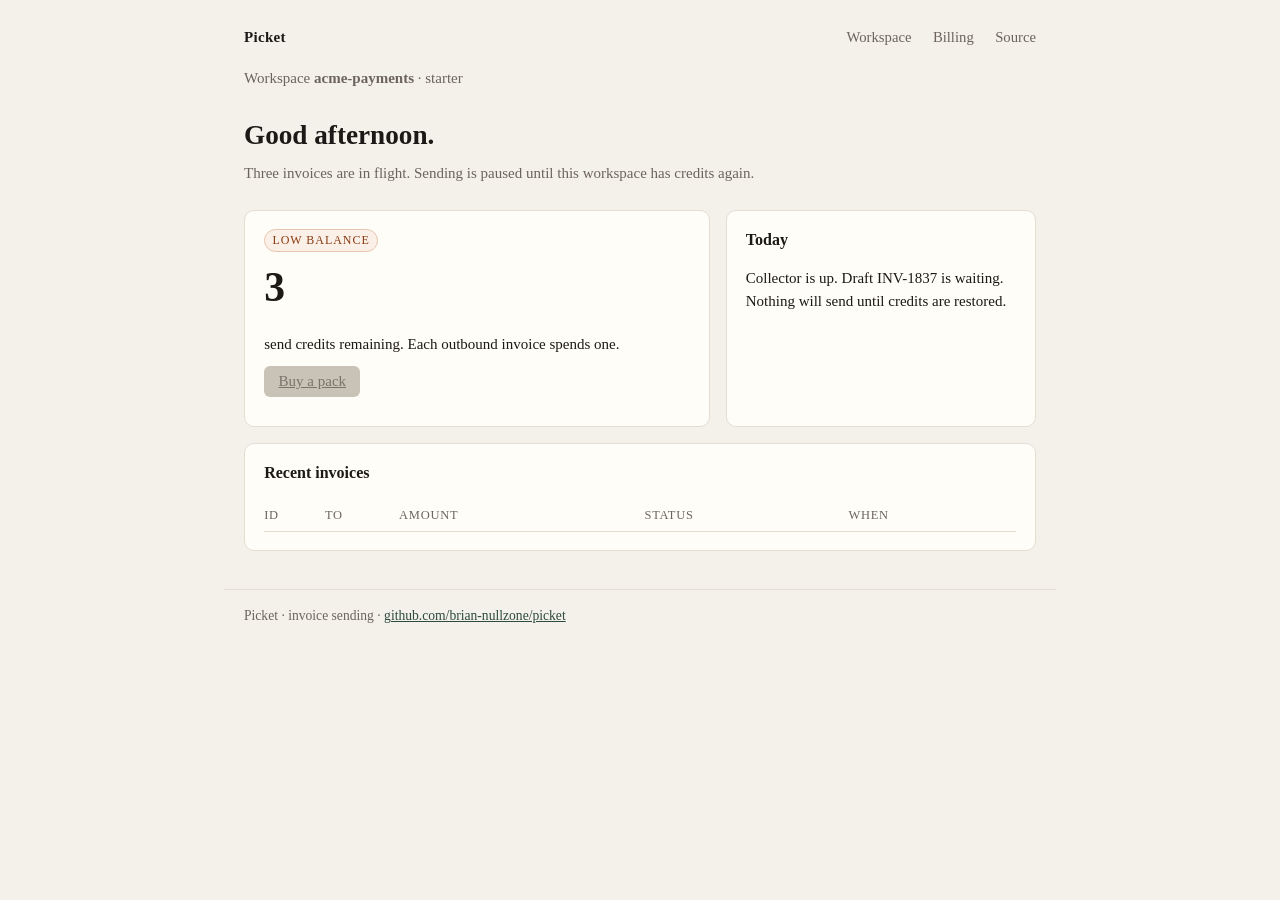
==== static/index.html @ d51b0760 "Initial public tree for Picket invoices." ====
<!doctype html>
<html lang="en">
<head>
  <meta charset="utf-8">
  <meta name="viewport" content="width=device-width, initial-scale=1">
  <title>Picket — acme-payments</title>
  <link rel="stylesheet" href="/static/style.css">
</head>
<body>
  <header>
    <a class="brand" href="/">Picket</a>
    <nav>
      <a href="/">Workspace</a>
      <a href="/billing">Billing</a>
      <a href="https://github.com/brian-nullzone/picket">Source</a>
    </nav>
  </header>
  <main>
    <p class="lede">Workspace <strong id="account-name">acme-payments</strong> · <span id="plan-name">starter</span></p>
    <h1>Good afternoon.</h1>
    <p class="lede">Three invoices are in flight. Sending is paused until this workspace has credits again.</p>
    <div class="grid">
      <section class="card">
        <div class="tag">low balance</div>
        <p class="credits"><span id="credit-count">3</span></p>
        <p>send credits remaining. Each outbound invoice spends one.</p>
        <p><a class="btn disabled" href="/billing">Buy a pack</a></p>
      </section>
      <section class="card">
        <h2 style="margin-top:0;font-size:1rem;">Today</h2>
        <p>Collector is up. Draft INV-1837 is waiting. Nothing will send until credits are restored.</p>
      </section>
    </div>
    <section class="card" style="margin-top:1rem;">
      <h2 style="margin-top:0;font-size:1rem;">Recent invoices</h2>
      <table>
        <thead>
          <tr><th>ID</th><th>To</th><th>Amount</th><th>Status</th><th>When</th></tr>
        </thead>
        <tbody id="invoice-body"></tbody>
      </table>
    </section>
  </main>
  <footer>
    Picket · invoice sending
    · <a href="https://github.com/brian-nullzone/picket">github.com/brian-nullzone/picket</a>
  </footer>
  <script src="/static/app.js"></script>
</body>
</html>
---- static/style.css ----
:root {
  --bg: #f4f1ea;
  --ink: #1c1916;
  --muted: #6b645c;
  --card: #fffdf8;
  --line: #e4ddd2;
  --accent: #2c4a3e;
  --warn: #8a3b12;
  --ok: #2c4a3e;
}
* { box-sizing: border-box; }
html, body { margin: 0; padding: 0; }
body {
  font: 15px/1.5 "Iowan Old Style", Palatino, "Palatino Linotype", Georgia, serif;
  background: var(--bg);
  color: var(--ink);
}
a { color: var(--accent); }
header, main, footer { max-width: 52rem; margin: 0 auto; padding: 0 1.25rem; }
header {
  display: flex;
  align-items: baseline;
  justify-content: space-between;
  padding-top: 1.6rem;
  padding-bottom: 1.2rem;
}
.brand { font-weight: 600; letter-spacing: 0.02em; text-decoration: none; color: inherit; }
nav a { margin-left: 1.1rem; text-decoration: none; color: var(--muted); font-size: 0.92rem; }
nav a:hover { color: var(--ink); }
h1 { font-size: 1.7rem; font-weight: 600; margin: 0 0 0.35rem; }
.lede { color: var(--muted); margin: 0 0 1.6rem; }
.grid { display: grid; grid-template-columns: 1.2fr 0.8fr; gap: 1rem; }
@media (max-width: 720px) { .grid { grid-template-columns: 1fr; } }
.card {
  background: var(--card);
  border: 1px solid var(--line);
  border-radius: 10px;
  padding: 1.1rem 1.2rem;
}
.credits {
  font-size: 2.6rem;
  font-weight: 600;
  letter-spacing: -0.03em;
  margin: 0.2rem 0;
}
.tag {
  display: inline-block;
  font-size: 0.75rem;
  text-transform: uppercase;
  letter-spacing: 0.08em;
  color: var(--warn);
  border: 1px solid #e8c4ae;
  background: #fbf0e8;
  padding: 0.12rem 0.45rem;
  border-radius: 999px;
}
table { width: 100%; border-collapse: collapse; font-size: 0.92rem; }
th, td { text-align: left; padding: 0.45rem 0; border-bottom: 1px solid var(--line); }
th { color: var(--muted); font-weight: 500; font-size: 0.78rem; text-transform: uppercase; letter-spacing: 0.06em; }
.note {
  background: #fbf0e8;
  border: 1px solid #e8c4ae;
  color: var(--warn);
  padding: 0.8rem 1rem;
  border-radius: 8px;
  margin: 1rem 0 0;
  font-size: 0.95rem;
}
button, .btn {
  font: inherit;
  background: var(--accent);
  color: #f4f1ea;
  border: 0;
  border-radius: 6px;
  padding: 0.45rem 0.9rem;
  cursor: pointer;
}
button[disabled], .btn.disabled {
  background: #c9c2b6;
  color: #7a736a;
  cursor: not-allowed;
}
footer {
  margin-top: 2.4rem;
  padding-bottom: 2rem;
  color: var(--muted);
  font-size: 0.85rem;
  border-top: 1px solid var(--line);
  padding-top: 1rem;
}
code { font-family: ui-monospace, Menlo, monospace; font-size: 0.86em; }
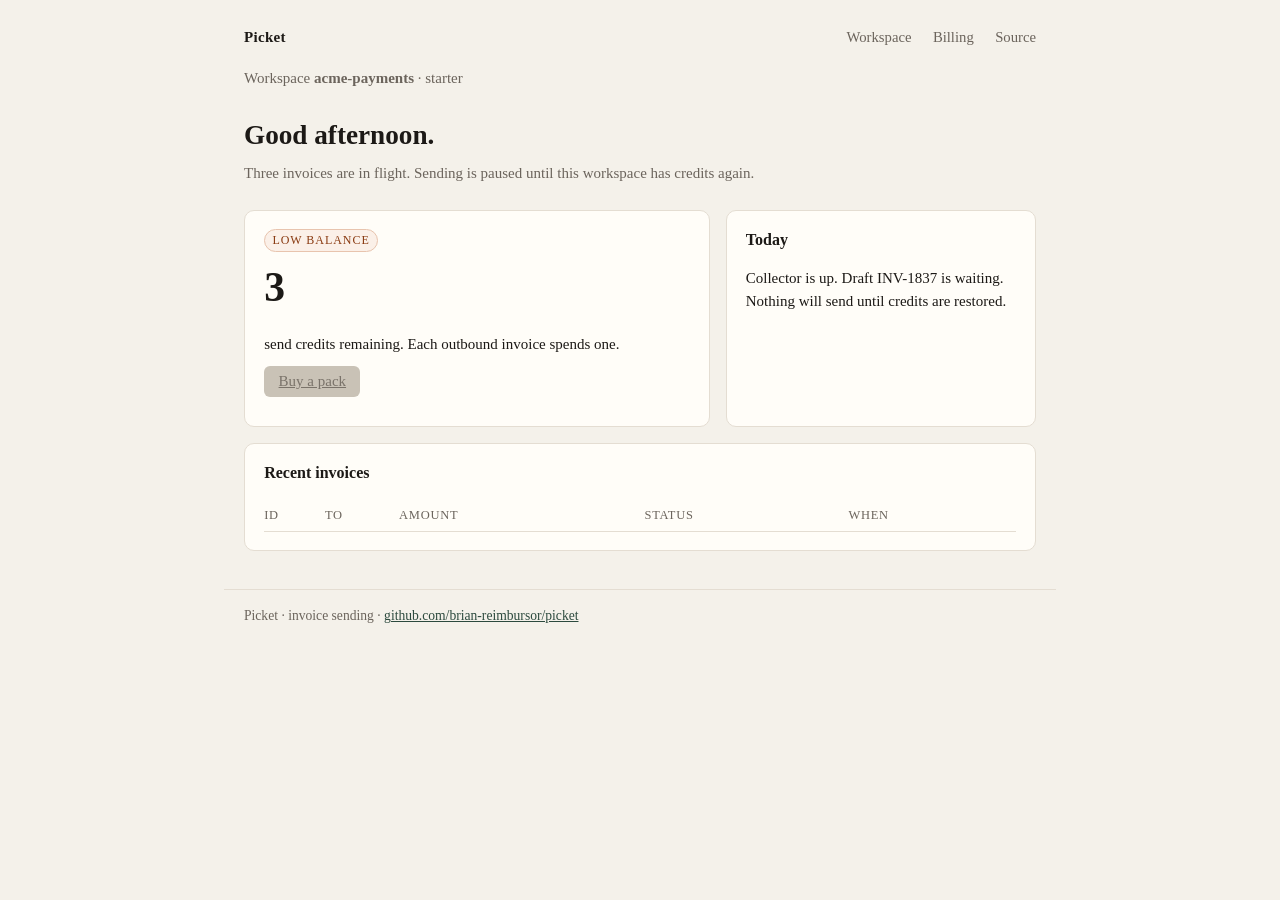
==== commit f2e557b2: "Point source links at the reimbursor tree." ====
--- a/static/index.html
+++ b/static/index.html
@@ -12,7 +12,7 @@
     <nav>
       <a href="/">Workspace</a>
       <a href="/billing">Billing</a>
-      <a href="https://github.com/brian-nullzone/picket">Source</a>
+      <a href="https://github.com/brian-reimbursor/picket">Source</a>
     </nav>
   </header>
   <main>
@@ -43,7 +43,7 @@
   </main>
   <footer>
     Picket · invoice sending
-    · <a href="https://github.com/brian-nullzone/picket">github.com/brian-nullzone/picket</a>
+    · <a href="https://github.com/brian-reimbursor/picket">github.com/brian-reimbursor/picket</a>
   </footer>
   <script src="/static/app.js"></script>
 </body>
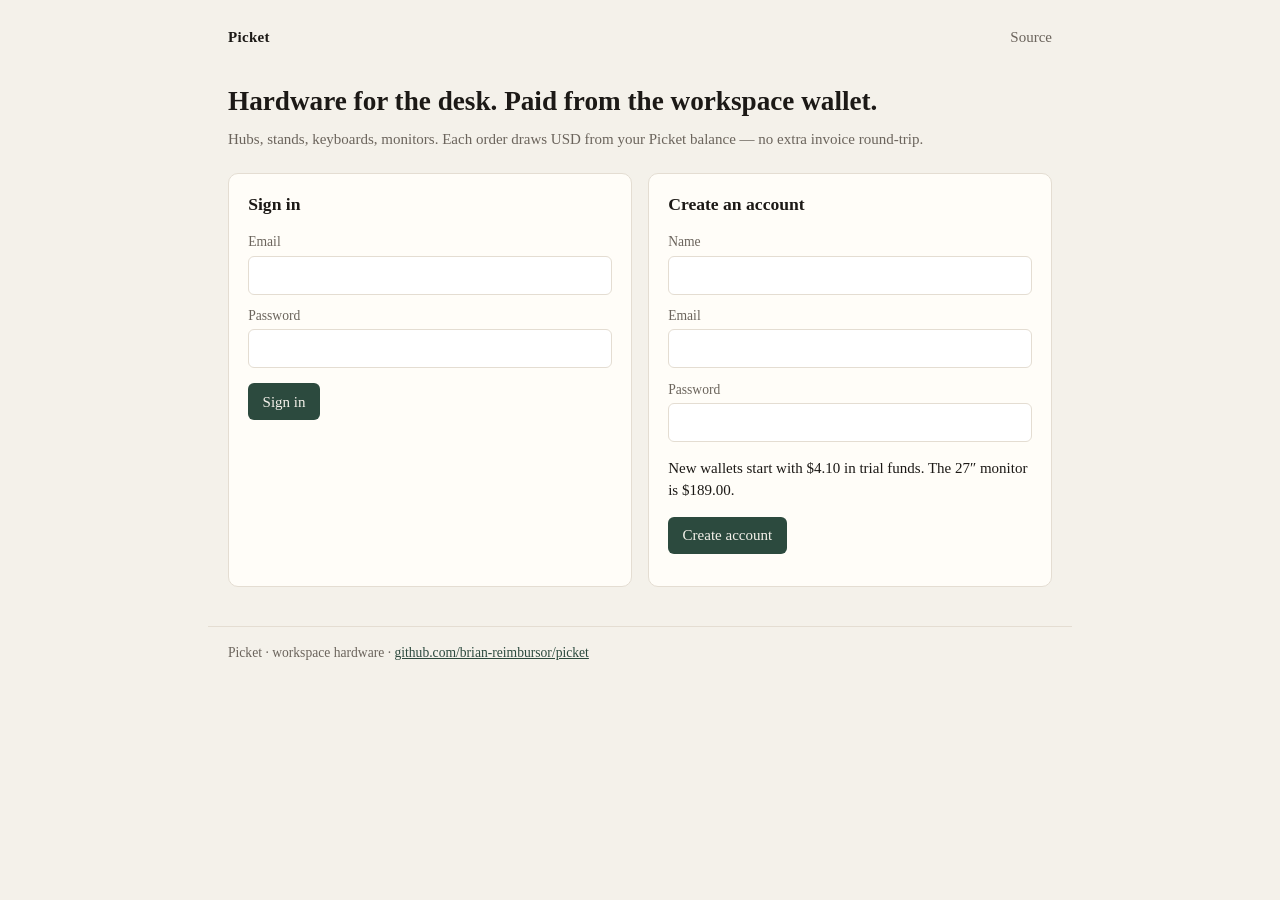
==== commit 417065db: "Add accounts, USD wallet, and a hardware shop." ====
--- a/static/index.html
+++ b/static/index.html
@@ -3,48 +3,53 @@
 <head>
   <meta charset="utf-8">
   <meta name="viewport" content="width=device-width, initial-scale=1">
-  <title>Picket — acme-payments</title>
+  <title>Picket — workspace hardware</title>
   <link rel="stylesheet" href="/static/style.css">
 </head>
 <body>
   <header>
     <a class="brand" href="/">Picket</a>
     <nav>
-      <a href="/">Workspace</a>
-      <a href="/billing">Billing</a>
+      <a href="/shop" data-auth>Shop</a>
+      <a href="/account" data-auth>Wallet</a>
+      <a href="/billing" data-auth>Add funds</a>
+      <button class="link" data-auth type="button" onclick="picket.onLogout()">Sign out</button>
       <a href="https://github.com/brian-reimbursor/picket">Source</a>
     </nav>
   </header>
   <main>
-    <p class="lede">Workspace <strong id="account-name">acme-payments</strong> · <span id="plan-name">starter</span></p>
-    <h1>Good afternoon.</h1>
-    <p class="lede">Three invoices are in flight. Sending is paused until this workspace has credits again.</p>
-    <div class="grid">
-      <section class="card">
-        <div class="tag">low balance</div>
-        <p class="credits"><span id="credit-count">3</span></p>
-        <p>send credits remaining. Each outbound invoice spends one.</p>
-        <p><a class="btn disabled" href="/billing">Buy a pack</a></p>
-      </section>
-      <section class="card">
-        <h2 style="margin-top:0;font-size:1rem;">Today</h2>
-        <p>Collector is up. Draft INV-1837 is waiting. Nothing will send until credits are restored.</p>
-      </section>
+    <p class="who" id="who"></p>
+    <h1>Hardware for the desk. Paid from the workspace wallet.</h1>
+    <p class="lede">Hubs, stands, keyboards, monitors. Each order draws USD from your Picket balance — no extra invoice round-trip.</p>
+    <div class="grid" data-guest>
+      <form class="card" onsubmit="picket.onLogin(event)">
+        <h2 style="margin-top:0;font-size:1.1rem;">Sign in</h2>
+        <label>Email</label>
+        <input name="email" type="email" autocomplete="username" required>
+        <label>Password</label>
+        <input name="password" type="password" autocomplete="current-password" required>
+        <p><button type="submit">Sign in</button></p>
+        <p class="err" id="auth-err"></p>
+      </form>
+      <form class="card" onsubmit="picket.onRegister(event)">
+        <h2 style="margin-top:0;font-size:1.1rem;">Create an account</h2>
+        <label>Name</label>
+        <input name="name" required>
+        <label>Email</label>
+        <input name="email" type="email" autocomplete="username" required>
+        <label>Password</label>
+        <input name="password" type="password" autocomplete="new-password" minlength="6" required>
+        <p>New wallets start with $4.10 in trial funds. The 27″ monitor is $189.00.</p>
+        <p><button type="submit">Create account</button></p>
+      </form>
     </div>
-    <section class="card" style="margin-top:1rem;">
-      <h2 style="margin-top:0;font-size:1rem;">Recent invoices</h2>
-      <table>
-        <thead>
-          <tr><th>ID</th><th>To</th><th>Amount</th><th>Status</th><th>When</th></tr>
-        </thead>
-        <tbody id="invoice-body"></tbody>
-      </table>
-    </section>
+    <p data-auth class="lede">You are signed in. <a href="/shop">Go to the shop</a>.</p>
   </main>
   <footer>
-    Picket · invoice sending
+    Picket · workspace hardware
     · <a href="https://github.com/brian-reimbursor/picket">github.com/brian-reimbursor/picket</a>
   </footer>
   <script src="/static/app.js"></script>
+  <script>picket.boot();</script>
 </body>
 </html>
--- a/static/style.css
+++ b/static/style.css
@@ -6,7 +6,6 @@
   --line: #e4ddd2;
   --accent: #2c4a3e;
   --warn: #8a3b12;
-  --ok: #2c4a3e;
 }
 * { box-sizing: border-box; }
 html, body { margin: 0; padding: 0; }
@@ -16,29 +15,50 @@
   color: var(--ink);
 }
 a { color: var(--accent); }
-header, main, footer { max-width: 52rem; margin: 0 auto; padding: 0 1.25rem; }
+header, main, footer { max-width: 54rem; margin: 0 auto; padding: 0 1.25rem; }
 header {
   display: flex;
   align-items: baseline;
   justify-content: space-between;
   padding-top: 1.6rem;
   padding-bottom: 1.2rem;
+  gap: 1rem;
 }
 .brand { font-weight: 600; letter-spacing: 0.02em; text-decoration: none; color: inherit; }
-nav a { margin-left: 1.1rem; text-decoration: none; color: var(--muted); font-size: 0.92rem; }
-nav a:hover { color: var(--ink); }
+nav a, nav button.link {
+  margin-left: 1rem;
+  text-decoration: none;
+  color: var(--muted);
+  font-size: 0.92rem;
+  background: none;
+  border: 0;
+  font: inherit;
+  cursor: pointer;
+  padding: 0;
+}
+nav a:hover, nav button.link:hover { color: var(--ink); }
 h1 { font-size: 1.7rem; font-weight: 600; margin: 0 0 0.35rem; }
-.lede { color: var(--muted); margin: 0 0 1.6rem; }
-.grid { display: grid; grid-template-columns: 1.2fr 0.8fr; gap: 1rem; }
-@media (max-width: 720px) { .grid { grid-template-columns: 1fr; } }
+.lede { color: var(--muted); margin: 0 0 1.4rem; }
+.grid { display: grid; grid-template-columns: 1fr 1fr; gap: 1rem; }
+.products { display: grid; grid-template-columns: 1fr 1fr; gap: 1rem; }
+@media (max-width: 720px) {
+  .grid, .products { grid-template-columns: 1fr; }
+  nav a, nav button.link { margin-left: 0.6rem; }
+}
 .card {
   background: var(--card);
   border: 1px solid var(--line);
   border-radius: 10px;
   padding: 1.1rem 1.2rem;
 }
-.credits {
-  font-size: 2.6rem;
+.price {
+  font-size: 1.45rem;
+  font-weight: 600;
+  letter-spacing: -0.03em;
+  margin: 0.35rem 0;
+}
+.balance {
+  font-size: 2.4rem;
   font-weight: 600;
   letter-spacing: -0.03em;
   margin: 0.2rem 0;
@@ -66,6 +86,7 @@
   margin: 1rem 0 0;
   font-size: 0.95rem;
 }
+.err { color: var(--warn); font-size: 0.92rem; min-height: 1.2em; }
 button, .btn {
   font: inherit;
   background: var(--accent);
@@ -80,6 +101,16 @@
   color: #7a736a;
   cursor: not-allowed;
 }
+label { display: block; font-size: 0.85rem; color: var(--muted); margin: 0.7rem 0 0.2rem; }
+input {
+  font: inherit;
+  width: 100%;
+  padding: 0.45rem 0.55rem;
+  border: 1px solid var(--line);
+  border-radius: 6px;
+  background: #fff;
+  color: var(--ink);
+}
 footer {
   margin-top: 2.4rem;
   padding-bottom: 2rem;
@@ -89,3 +120,4 @@
   padding-top: 1rem;
 }
 code { font-family: ui-monospace, Menlo, monospace; font-size: 0.86em; }
+.who { color: var(--muted); font-size: 0.88rem; }
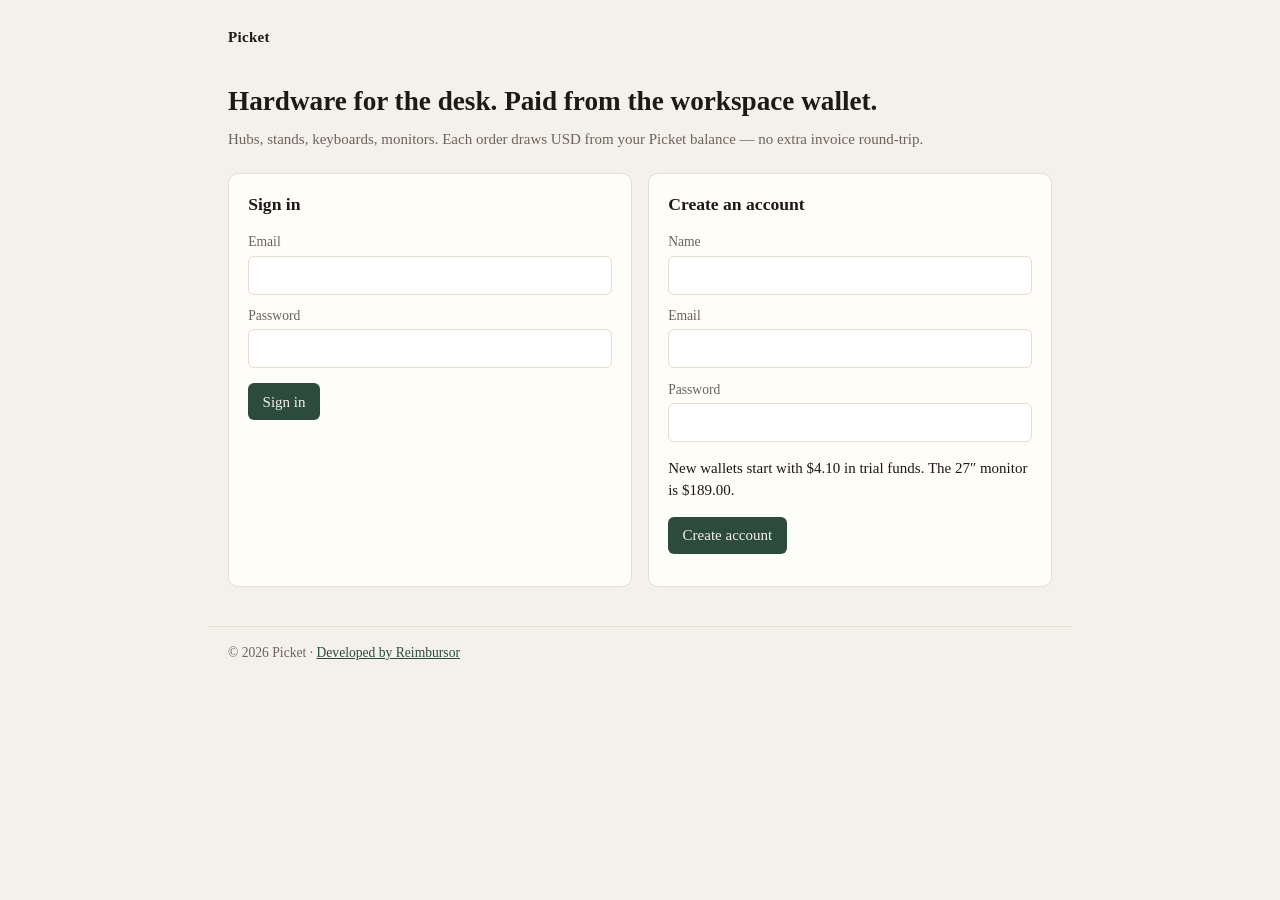
==== commit e2442673: "Move the GitHub link to a developed-by footer line." ====
--- a/static/index.html
+++ b/static/index.html
@@ -11,10 +11,11 @@
     <a class="brand" href="/">Picket</a>
     <nav>
       <a href="/shop" data-auth>Shop</a>
+      <a href="/cart" data-auth>Cart <span class="cart-count" data-cart-count></span></a>
       <a href="/account" data-auth>Wallet</a>
       <a href="/billing" data-auth>Add funds</a>
+      <a href="/admin" data-admin>Ops</a>
       <button class="link" data-auth type="button" onclick="picket.onLogout()">Sign out</button>
-      <a href="https://github.com/brian-reimbursor/picket">Source</a>
     </nav>
   </header>
   <main>
@@ -46,8 +47,8 @@
     <p data-auth class="lede">You are signed in. <a href="/shop">Go to the shop</a>.</p>
   </main>
   <footer>
-    Picket · workspace hardware
-    · <a href="https://github.com/brian-reimbursor/picket">github.com/brian-reimbursor/picket</a>
+    © 2026 Picket
+    · <a href="https://github.com/brian-reimbursor/picket">Developed by Reimbursor</a>
   </footer>
   <script src="/static/app.js"></script>
   <script>picket.boot();</script>
--- a/static/style.css
+++ b/static/style.css
@@ -37,6 +37,7 @@
   padding: 0;
 }
 nav a:hover, nav button.link:hover { color: var(--ink); }
+[data-admin] { display: none; }
 h1 { font-size: 1.7rem; font-weight: 600; margin: 0 0 0.35rem; }
 .lede { color: var(--muted); margin: 0 0 1.4rem; }
 .grid { display: grid; grid-template-columns: 1fr 1fr; gap: 1rem; }
@@ -57,11 +58,13 @@
   letter-spacing: -0.03em;
   margin: 0.35rem 0;
 }
+.wallet-strip { margin: 0 0 1.6rem; }
 .balance {
-  font-size: 2.4rem;
+  font-size: 3.4rem;
   font-weight: 600;
-  letter-spacing: -0.03em;
-  margin: 0.2rem 0;
+  letter-spacing: -0.04em;
+  line-height: 1.05;
+  margin: 0.35rem 0 0.4rem;
 }
 .tag {
   display: inline-block;
@@ -101,6 +104,15 @@
   color: #7a736a;
   cursor: not-allowed;
 }
+button.ghost, a.btn.ghost {
+  background: transparent;
+  color: var(--ink);
+  border: 1px solid var(--line);
+  text-decoration: none;
+  display: inline-block;
+}
+.cart-count { color: var(--muted); font-size: 0.85em; }
+.cart-total { font-size: 1.05rem; }
 label { display: block; font-size: 0.85rem; color: var(--muted); margin: 0.7rem 0 0.2rem; }
 input {
   font: inherit;
